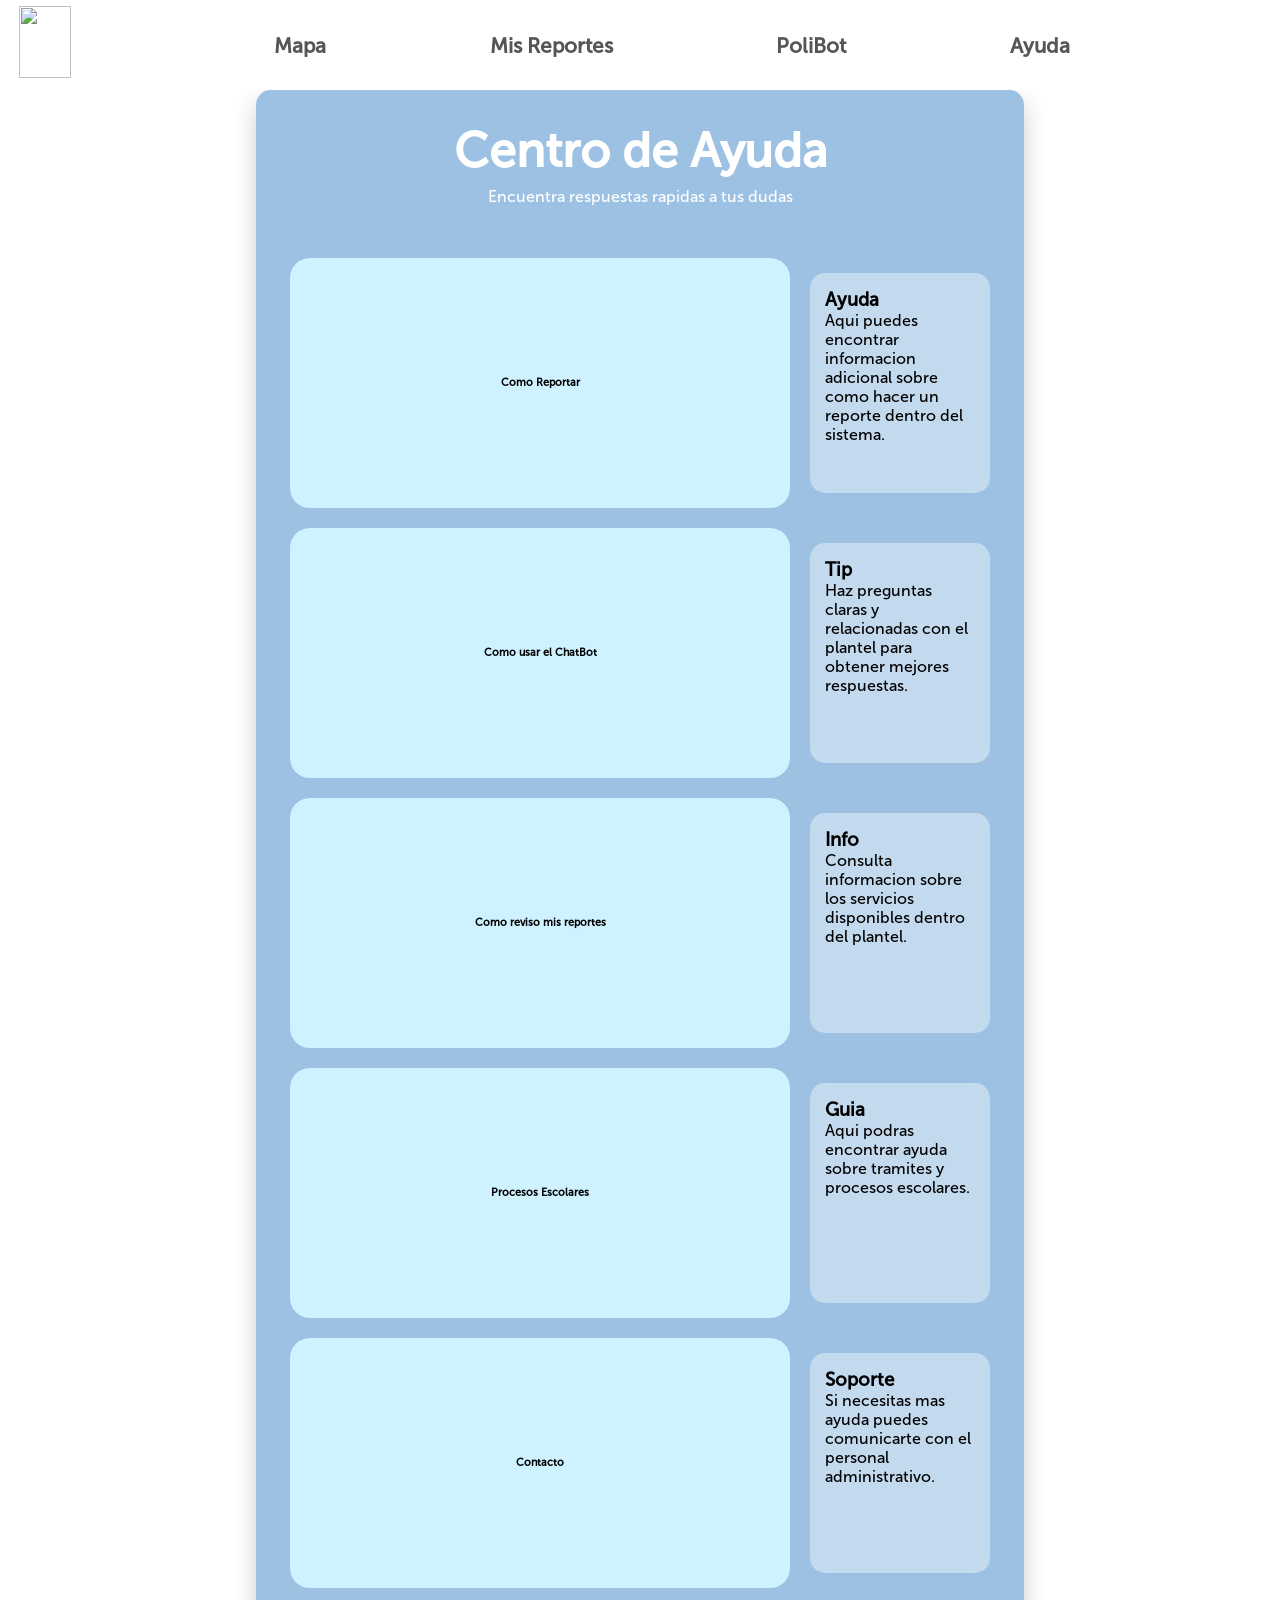
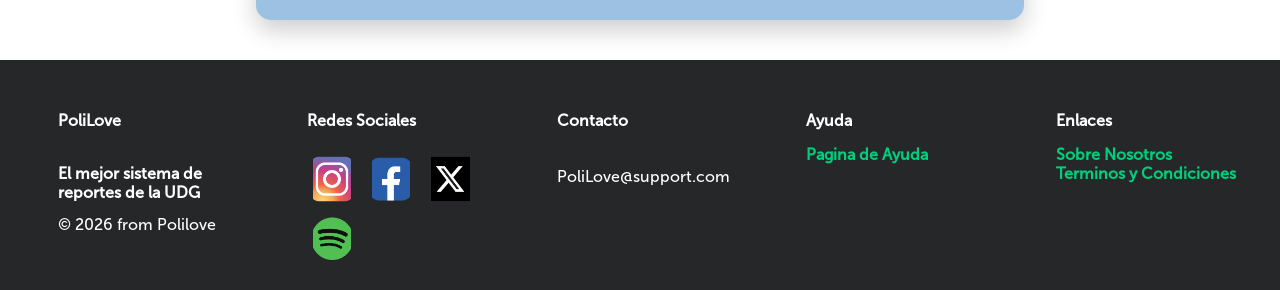
==== ayuda/ayuda.html @ 4b929aa0 "Primer commit de polipocket" ====
<!DOCTYPE html>
<html lang="es">
<head>
<meta charset="UTF-8">
<meta name="viewport" content="width=device-width, initial-scale=1.0">
<title>Centro de Ayuda</title>
<link rel="stylesheet" href="ayuda.css">
</head>

<body>

    <header>
        <section id="headLogo">
            <article id="hlogo">
            <a href="../index/index.html"><img src="../imagenes/logotipos/Logoxd.png" alt=""></a> 
            </article>
        </section>
        <nav>
            <a href="h1">Mapa</a>
            <a href="../reportes/misReportes.html">Mis Reportes</a>
            <a href="../chatBot/chatBot.html">PoliBot</a>
            <a href="../ayuda/ayuda.html">Ayuda</a>
        </nav>

    </header>


    <main>

            <section id="principal">

            <section class="info">
            <h1 class="big">Centro de Ayuda</h1>
            <p>Encuentra respuestas rapidas a tus dudas</p>
            </section>

            <section id="tarjetascont">

            <section class="fila">

            <section class="tarjeta">
            <section class="front">
            <h1>Como Reportar</h1>
            </section>

            <section class="back">
            <h1>Para reportar una incidencia, primero ubica la barra de navegación en la parte superior de la página y haz clic en "Hacer Reporte". Después, describe claramente el problema, indica la ubicación exacta (por ejemplo, aula E09) y el tipo de falla. Si es posible, adjunta una fotografía como evidencia. Al enviar el reporte, el sistema generará un folio de seguimiento para consultar el estado hasta que la incidencia sea atendida.</h1>
            </section>
            </section>

            <section class="lado">
            <h3>Ayuda</h3>
            <p>Aqui puedes encontrar informacion adicional sobre como hacer un reporte dentro del sistema.</p>
            </section>

            </section>

            <section class="fila">

            <section class="tarjeta">
            <section class="front">
            <h1>Como usar el ChatBot</h1>
            </section>

            <section class="back">
            <p>El chatbot está diseñado para responder preguntas relacionadas con información del plantel, como servicios, espacios o procesos escolares. Para usarlo, escribe tu pregunta de forma clara dentro del chat. Es importante que las preguntas estén relacionadas únicamente con temas del plantel, ya que el chatbot no puede responder sobre otros temas. Ten en cuenta que, aunque intenta proporcionar información útil, puede cometer errores, por lo que siempre es recomendable verificar la información si tienes dudas.</p></section>
            </section>

            <section class="lado">
            <h3>Tip</h3>
            <p>Haz preguntas claras y relacionadas con el plantel para obtener mejores respuestas.</p>
            </section>

            </section>

            <section class="fila">

            <section class="tarjeta">
            <section class="front">
            <h1>Como reviso mis reportes</h1>
            </section>

            <section class="back">
            <h1>Para revisar tus reportes, ubica la barra de navegación en la parte superior de la página y haz clic en “Mis reportes”. Al entrar, se mostrará una tabla con la información de todos los reportes que has realizado. Si necesitas encontrar uno en específico, puedes buscarlo utilizando el ID o folio que el sistema genera automáticamente al momento de crear el reporte. Esto te permitirá consultar fácilmente el estado o la información de cada incidencia registrada.</h1>
            </section>
            </section>

            <section class="lado">
            <h3>Info</h3>
            <p>Consulta informacion sobre los servicios disponibles dentro del plantel.</p>
            </section>

            </section>

            <section class="fila">

            <section class="tarjeta">
            <section class="front">
            <h1>Procesos Escolares</h1>
            </section>

            <section class="back">
            <h1>Informacion</h1>
            </section>
            </section>

            <section class="lado">
            <h3>Guia</h3>
            <p>Aqui podras encontrar ayuda sobre tramites y procesos escolares.</p>
            </section>

            </section>

            <section class="fila">

            <section class="tarjeta">
            <section class="front">
            <h1>Contacto</h1>
            </section>

            <section class="back">
            <h1>Informacion</h1>
            </section>
            </section>

            <section class="lado">
            <h3>Soporte</h3>
            <p>Si necesitas mas ayuda puedes comunicarte con el personal administrativo.</p>
            </section>

            </section>

            </section>

            </section>
    </main>

    <footer>
        <article class="foart1">
            <h1>PoliLove</h1>
            <br>
            <h4>El mejor sistema de reportes de la UDG</h4>
            <p>© 2026 from Polilove</p>

        </article>
        <article class="foart1">

            <h1>Redes Sociales</h4>
                <section class="web">
                    <a href=""><img src="../imagenes/logotipos/instagram.png" alt="Instagram"></a>
                </section>
                <section class="web">
                    <a href=""><img src="../imagenes/logotipos/facebook.png" alt="Facebook"></a> 
                </section>
                <section class="web">
                    <a href=""><img src="../imagenes/logotipos/twitter.png" alt="Twitter"></a>
                </section>
                <section class="web">
                    <a href=""><img src="../imagenes/logotipos/spotify.png" alt="Spotify"></a>
                </section>
        </article>

        <article class="foart1">

            <h1>Contacto</h1>
            <br>
            <p>PoliLove@support.com</p>
        </article>
        <article class="foart1">
            <h1>Ayuda</h1>
            <a href="../Ayuda/ayuda.html">Pagina de Ayuda</a> <br> <!-- Aqui van los enlaces de la Pagina de Ayuda-->
        </article>
        <article class="foart1">
            <h1>Enlaces</h1>
           <a href="../sobreNosotros/sobreNosotros.html">Sobre Nosotros</a><br> <!--Sobre nosostros-->
            <a href="../terminos/Terminos_y_Condiciones.pdf"   target="_blank">Terminos y Condiciones</a> <!--Terminos y Condiciones-->

        </article>
    </footer>



<script src="ayuda.js"></script>
</body>
</html>
---- ayuda/ayuda.css ----
@font-face {
  font-family: "Museo";
  src: url(../Fonts/MuseoSans_500.otf) format("truetype");
}

*{
margin:0;
padding:0;
box-sizing:border-box;
}

html,body{
height:100%;
background-color: #fff;
 font-family: 'Museo';
}


.big{
    font-size: 300%;
}

a{
    text-decoration: none;    
    color: #555656;
    font-weight: bold;
}

a:hover{
    color: green;
}

/*--Header--*/

header{
    width: 100%;
    height: 60px;
    background-color: white;
    position: fixed;
    top: 0;
    font-family: 'Museo';
    font-size: 14px;
    z-index: 1000;
    display: flex;
    align-items: center;
    justify-content: space-between;
    padding: 0 15px;
}

#headLogo{
    width: 40px;
    height: 40px;
}

#hlogo{
    width: 100%;
    height: 100%;
}

nav{
    display: flex;
    gap: 15px;
    align-items: center;
}

nav a{
    font-size: 12px;
    white-space: nowrap;
}

/* layout principal */

main{
min-height:75vh;
display:flex;
justify-content:center;
align-items:center;
}

/* contenedor principal */

#principal{
width:60%;
margin:40px 0;
margin-top: 7%;
padding:2rem;
border-radius:15px;
background:#9CC1E3;
backdrop-filter:blur(10px);
box-shadow:0 10px 25px rgba(0,0,0,.2);
}

/* info superior */

.info{
text-align:center;
color:#fff;
margin-bottom:2rem;
}

.info h1{margin-bottom:.5rem;}

/* tarjetas */

#tarjetascont{
display:flex;
flex-direction:column;
align-items:center;
margin-top:1rem;
}

.fila{
display:flex;
align-items:center;
justify-content:center;
gap:20px;
width:100%;
margin-top:20px;
perspective:1000px;
}

/* tarjeta flip */

.tarjeta{
position:relative;
width:500px;
height:250px;
transform-style:preserve-3d;
transition:transform .8s;
}

.tarjeta.flip{
transform:rotateY(180deg);
}

/* caras */

.tarjeta .front,
.tarjeta .back{
position:absolute;
inset:0;
display:flex;
align-items:center;
justify-content:center;
border-radius:20px;
background:#CEF2FF;
backface-visibility:hidden;
-webkit-backface-visibility:hidden;
padding:15px;
}

.tarjeta .back{
transform:rotateY(180deg);
text-align:justify;
overflow:auto;
font-size:14px;
line-height:1.5;
}

/* uniformar textos */

.tarjeta .back h1,
.tarjeta .back h2,
.tarjeta .back h3,
.tarjeta .back p{
font-size:14px;
font-weight:normal;
}

/* panel derecho */

.lado{
width:180px;
height:220px;
padding:15px;
border-radius:15px;
background:rgba(255,255,255,.4);
backdrop-filter:blur(10px);
}


footer{
    width: 100%;
    background-color: #252729;
    font-family: 'Museo';
    padding: 30px 20px;
}

.foart1{
    width: 100%;
    margin-bottom: 30px;
    color: rgb(255, 255, 255);
}

.foart1 h1{
    font-size: 20px;
    margin-bottom: 15px;
}

.foart1 h4{
    font-size: 14px;
    margin-bottom: 10px;
}

.foart1 p{
    font-size: 14px;
    line-height: 1.6;
}

.foart1 a{
    font-size: 14px;
    display: block;
    margin-bottom: 8px;
}

.web{
    width: 50px;
    height: 50px;
    display: inline-block;
    margin-right: 15px;
    margin-top: 15px;
}

img{
    width: 100%;
    height: 100%;
    object-fit: cover;
}

footer a{
    color: rgb(1, 205, 123);
}

/* responsive */

@media (max-width:768px){

  #principal{
  width:90%;
  padding:1.25rem;
  margin:20px 0;
  }

  .fila{
  flex-direction:column;
  }

  .tarjeta{
  width:100%;
  height:200px;
  }

  .lado{
  width:100%;
  height:auto;
  }

}


/* Media Query para Header en Escritorio */
@media (min-width: 768px) {
    header{
        height: 10%;
        min-height: 70px;
        font-size: 130%;
        padding: 0;
        justify-content: flex-start;
    }

    #headLogo{
        width: 15%;
        height: 100%;
        float: left;
    }

    #hlogo{
        width: 27%;
        height: 80%;
        margin-left: 10%;
        margin-top: 3%;
    }

    nav{
        width: 75%;
        height: 100%;
        float: left;
        justify-content: space-around;
        gap: 0;
    }

    nav a{
        font-size: inherit;
    }

    #alter{
        display: block;
        width: 10%;
        height: 100%;
        float: left;
        background-color: rgb(255, 255, 255);
    }
}

/* Media Query para Footer en Escritorio */
@media (min-width: 768px) {
    footer{
        display: flex;
        flex-wrap: wrap;
        padding: 2% 0;
    }

    .foart1{
        width: 15%;
        margin-left: 4.5%;
        margin-top: 2%;
        margin-bottom: 0;
    }

    .foart1 h1{
        font-size: inherit;
    }

    .foart1 h4{
        font-size: inherit;
    }

    .foart1 p{
        font-size: inherit;
    }

    .foart1 a{
        font-size: inherit;
        display: inline;
    }

    .web{
        width: 20%;
        border-radius: 40px;
        aspect-ratio: 1/1;
        float: left;
        margin-left: 3%;
        margin-top: 5%;
        display: block;
    }
}
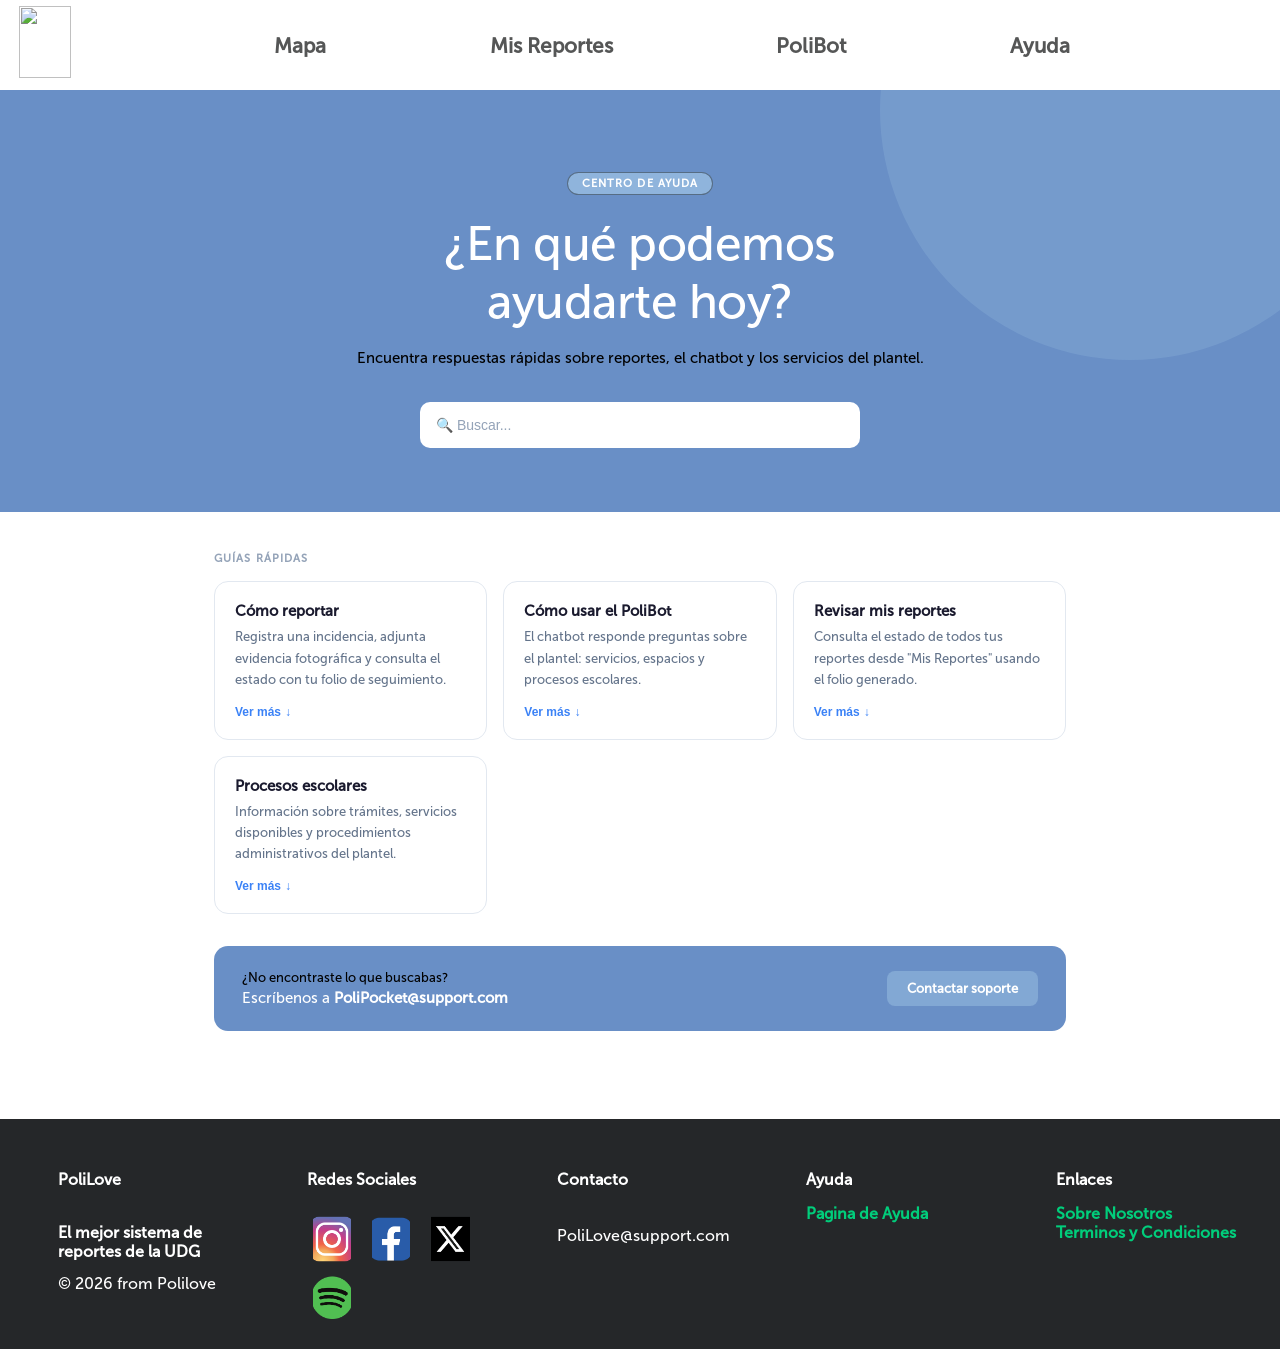
==== commit b48448fc: "Remodelacon de la pagina de ayuda" ====
--- a/ayuda/ayuda.html
+++ b/ayuda/ayuda.html
@@ -9,131 +9,123 @@
 
 <body>
 
-    <header>
-        <section id="headLogo">
-            <article id="hlogo">
-            <a href="../index/index.html"><img src="../imagenes/logotipos/Logoxd.png" alt=""></a> 
-            </article>
-        </section>
-        <nav>
-            <a href="h1">Mapa</a>
-            <a href="../reportes/misReportes.html">Mis Reportes</a>
-            <a href="../chatBot/chatBot.html">PoliBot</a>
-            <a href="../ayuda/ayuda.html">Ayuda</a>
-        </nav>
+  <header>
+    <section id="headLogo">
+      <article id="hlogo">
+        <a href="../index/index.html"><img src="../imagenes/logotipos/Logoxd.png" alt=""></a> 
+      </article>
+    </section>
 
-    </header>
+    <nav>
+      <a href="../mapa/mapa.html">Mapa</a>
+      <a href="../reportes/misReportes.html">Mis Reportes</a>
+      <a href="../chatBot/chatBot.html">PoliBot</a>
+      <a href="../ayuda/ayuda.html">Ayuda</a>
+    </nav>
+  </header>
 
 
-    <main>
+  <main>
 
-            <section id="principal">
+    <!-- Título/buscador -->
 
-            <section class="info">
-            <h1 class="big">Centro de Ayuda</h1>
-            <p>Encuentra respuestas rapidas a tus dudas</p>
+    <section class="bienvenida">
+
+      <section class="bienvenida-inner">
+        <span class="bienvenida-badge">Centro de Ayuda</span>
+        <h1 class="bienvenida-title">¿En qué podemos<br>ayudarte hoy?</h1>
+        <p class="bienvenida-sub">Encuentra respuestas rápidas sobre reportes, el chatbot y los servicios del plantel.</p>
+
+        <section class="barra-busqueda">
+          <input type="text" id="busqueda-input" placeholder="🔍 Buscar...">
+        </section>
+      </section>
+
+      <section class="bienvenida-deco"></section>
+
+    </section>
+
+    <!--Tarjetas/contacto -->
+
+    <section class="contenido-principal">
+
+      <p class="section-label">Guías rápidas</p>
+
+      <!-- Tarjetas-->
+      <section class="section-tarjetas" id="section-tarjetas">
+
+        <!-- Tarjeta: Cómo reportar -->
+
+        <article class="info-breve" data-keywords="reporte incidencia aula folio evidencia foto">
+          <h3>Cómo reportar</h3>
+          <p>Registra una incidencia, adjunta evidencia fotográfica y consulta el estado con tu folio de seguimiento.</p>
+
+          <section class="info-extra">
+            <p>Para reportar una incidencia, haz clic en "Hacer Reporte" en la barra de navegación. Describe el problema, indica la ubicación exacta (por ejemplo, aula E09) y el tipo de falla. Si es posible, adjunta una fotografía. Al enviar, el sistema generará un folio para dar seguimiento hasta que la incidencia sea atendida.</p>
+          </section>
+          <button class="btn-ver-mas" onclick="toggleCard(this)">Ver más <span>↓</span></button>
+        </article>
+
+
+        <!-- Tarjeta: PoliBot -->
+
+        <article class="info-breve" data-keywords="chatbot polibot pregunta plantel chat">
+          <h3>Cómo usar el PoliBot</h3>
+          <p>El chatbot responde preguntas sobre el plantel: servicios, espacios y procesos escolares.</p>
+
+          <section class="info-extra">
+            <p>Escribe tu pregunta de forma clara dentro del chat. El chatbot está diseñado únicamente para temas del plantel y no responde sobre otros temas. Aunque intenta ser útil, puede cometer errores, por lo que siempre es recomendable verificar la información importante.</p>
+            <section class="tip">
+              Tip: Haz preguntas concretas para obtener mejores respuestas.
             </section>
+          </section>
+          <button class="btn-ver-mas" onclick="toggleCard(this)">Ver más <span>↓</span></button>
+        </article>
 
-            <section id="tarjetascont">
+        <!-- Tarjeta: Mis Reportes -->
 
-            <section class="fila">
+        <article class="info-breve" data-keywords="mis reportes tabla folio id estado consulta">
+          <h3>Revisar mis reportes</h3>
+          <p>Consulta el estado de todos tus reportes desde "Mis Reportes" usando el folio generado.</p>
 
-            <section class="tarjeta">
-            <section class="front">
-            <h1>Como Reportar</h1>
-            </section>
+          <section class="info-extra">
+            <p>Haz clic en "Mis Reportes" en la barra de navegación. Verás una tabla con todos tus reportes registrados. Puedes buscar uno específico usando el ID o folio que el sistema genera automáticamente al crear el reporte.</p>
+          </section>
+          <button class="btn-ver-mas" onclick="toggleCard(this)">Ver más <span>↓</span></button>
+        </article>
 
-            <section class="back">
-            <h1>Para reportar una incidencia, primero ubica la barra de navegación en la parte superior de la página y haz clic en "Hacer Reporte". Después, describe claramente el problema, indica la ubicación exacta (por ejemplo, aula E09) y el tipo de falla. Si es posible, adjunta una fotografía como evidencia. Al enviar el reporte, el sistema generará un folio de seguimiento para consultar el estado hasta que la incidencia sea atendida.</h1>
-            </section>
-            </section>
+        <!-- Tarjeta: Procesos Escolares -->
 
-            <section class="lado">
-            <h3>Ayuda</h3>
-            <p>Aqui puedes encontrar informacion adicional sobre como hacer un reporte dentro del sistema.</p>
-            </section>
+        <article class="info-breve" data-keywords="tramites procesos escolares administrativo servicios">
+          <h3>Procesos escolares</h3>
+          <p>Información sobre trámites, servicios disponibles y procedimientos administrativos del plantel.</p>
 
-            </section>
+          <section class="info-extra">
+            <p>Aquí encontrarás información sobre los trámites y procesos disponibles dentro del plantel. Si tienes una duda específica, también puedes consultarla directamente con el personal administrativo o a través del PoliBot.</p>
+          </section>
+          <button class="btn-ver-mas" onclick="toggleCard(this)">Ver más <span>↓</span></button>
+        </article>
 
-            <section class="fila">
+      </section>
+    
 
-            <section class="tarjeta">
-            <section class="front">
-            <h1>Como usar el ChatBot</h1>
-            </section>
+      <!-- Sin resultados -->
+      <section class="sin-resultados" id="sinResultados" style="display:none;">
+        🔍 <p>No se encontraron resultados para tu búsqueda.</p>
+      </section>
 
-            <section class="back">
-            <p>El chatbot está diseñado para responder preguntas relacionadas con información del plantel, como servicios, espacios o procesos escolares. Para usarlo, escribe tu pregunta de forma clara dentro del chat. Es importante que las preguntas estén relacionadas únicamente con temas del plantel, ya que el chatbot no puede responder sobre otros temas. Ten en cuenta que, aunque intenta proporcionar información útil, puede cometer errores, por lo que siempre es recomendable verificar la información si tienes dudas.</p></section>
-            </section>
+      <!-- Barra de contacto -->
+      <section class="barra-contacto">
+        <section class="contacto-texto">
+          <p class="contacto-label">¿No encontraste lo que buscabas?</p>
+          <p class="contacto-value">Escríbenos a <strong>PoliPocket@support.com</strong></p>
+        </section>
+        <a href="mailto:PoliPocket@support.com" class="contacto-btn">Contactar soporte</a>
+      </section>
 
-            <section class="lado">
-            <h3>Tip</h3>
-            <p>Haz preguntas claras y relacionadas con el plantel para obtener mejores respuestas.</p>
-            </section>
+    </section>
 
-            </section>
-
-            <section class="fila">
-
-            <section class="tarjeta">
-            <section class="front">
-            <h1>Como reviso mis reportes</h1>
-            </section>
-
-            <section class="back">
-            <h1>Para revisar tus reportes, ubica la barra de navegación en la parte superior de la página y haz clic en “Mis reportes”. Al entrar, se mostrará una tabla con la información de todos los reportes que has realizado. Si necesitas encontrar uno en específico, puedes buscarlo utilizando el ID o folio que el sistema genera automáticamente al momento de crear el reporte. Esto te permitirá consultar fácilmente el estado o la información de cada incidencia registrada.</h1>
-            </section>
-            </section>
-
-            <section class="lado">
-            <h3>Info</h3>
-            <p>Consulta informacion sobre los servicios disponibles dentro del plantel.</p>
-            </section>
-
-            </section>
-
-            <section class="fila">
-
-            <section class="tarjeta">
-            <section class="front">
-            <h1>Procesos Escolares</h1>
-            </section>
-
-            <section class="back">
-            <h1>Informacion</h1>
-            </section>
-            </section>
-
-            <section class="lado">
-            <h3>Guia</h3>
-            <p>Aqui podras encontrar ayuda sobre tramites y procesos escolares.</p>
-            </section>
-
-            </section>
-
-            <section class="fila">
-
-            <section class="tarjeta">
-            <section class="front">
-            <h1>Contacto</h1>
-            </section>
-
-            <section class="back">
-            <h1>Informacion</h1>
-            </section>
-            </section>
-
-            <section class="lado">
-            <h3>Soporte</h3>
-            <p>Si necesitas mas ayuda puedes comunicarte con el personal administrativo.</p>
-            </section>
-
-            </section>
-
-            </section>
-
-            </section>
-    </main>
+  </main>
 
     <footer>
         <article class="foart1">
@@ -178,8 +170,6 @@
         </article>
     </footer>
 
-
-
 <script src="ayuda.js"></script>
 </body>
 </html>
--- a/ayuda/ayuda.css
+++ b/ayuda/ayuda.css
@@ -10,11 +10,10 @@
 }
 
 html,body{
-height:100%;
-background-color: #fff;
- font-family: 'Museo';
-}
-
+    height:100%;
+    background-color: #fff;
+    font-family: 'Museo';
+}
 
 .big{
     font-size: 300%;
@@ -38,7 +37,6 @@
     background-color: white;
     position: fixed;
     top: 0;
-    font-family: 'Museo';
     font-size: 14px;
     z-index: 1000;
     display: flex;
@@ -68,121 +66,251 @@
     white-space: nowrap;
 }
 
-/* layout principal */
-
-main{
-min-height:75vh;
-display:flex;
-justify-content:center;
-align-items:center;
-}
-
-/* contenedor principal */
-
-#principal{
-width:60%;
-margin:40px 0;
-margin-top: 7%;
-padding:2rem;
-border-radius:15px;
-background:#9CC1E3;
-backdrop-filter:blur(10px);
-box-shadow:0 10px 25px rgba(0,0,0,.2);
-}
-
-/* info superior */
-
-.info{
-text-align:center;
-color:#fff;
-margin-bottom:2rem;
-}
-
-.info h1{margin-bottom:.5rem;}
-
-/* tarjetas */
-
-#tarjetascont{
-display:flex;
-flex-direction:column;
-align-items:center;
-margin-top:1rem;
-}
-
-.fila{
-display:flex;
-align-items:center;
-justify-content:center;
-gap:20px;
-width:100%;
-margin-top:20px;
-perspective:1000px;
-}
-
-/* tarjeta flip */
-
-.tarjeta{
-position:relative;
-width:500px;
-height:250px;
-transform-style:preserve-3d;
-transition:transform .8s;
-}
-
-.tarjeta.flip{
-transform:rotateY(180deg);
-}
-
-/* caras */
-
-.tarjeta .front,
-.tarjeta .back{
-position:absolute;
-inset:0;
-display:flex;
-align-items:center;
-justify-content:center;
-border-radius:20px;
-background:#CEF2FF;
-backface-visibility:hidden;
--webkit-backface-visibility:hidden;
-padding:15px;
-}
-
-.tarjeta .back{
-transform:rotateY(180deg);
-text-align:justify;
-overflow:auto;
-font-size:14px;
-line-height:1.5;
-}
-
-/* uniformar textos */
-
-.tarjeta .back h1,
-.tarjeta .back h2,
-.tarjeta .back h3,
-.tarjeta .back p{
-font-size:14px;
-font-weight:normal;
-}
-
-/* panel derecho */
-
-.lado{
-width:180px;
-height:220px;
-padding:15px;
-border-radius:15px;
-background:rgba(255,255,255,.4);
-backdrop-filter:blur(10px);
-}
-
+/*--Main--*/
+
+.bienvenida {
+  background: #698fc6;
+  padding: 7rem 2rem 4rem;
+  position: relative;
+  overflow: hidden;
+  margin-top: 60px;
+}
+
+.bienvenida-inner {
+  max-width: 600px;
+  margin: 0 auto;
+  text-align: center;
+  position: relative;
+  z-index: 2;
+}
+
+.bienvenida-badge {
+  display: inline-block;
+  background: rgba(181, 217, 241, 0.5);
+  color: #ffffff;
+  font-size: 11px;
+  font-weight: 600;
+  letter-spacing: 0.1em;
+  text-transform: uppercase;
+  padding: 4px 14px;
+  border-radius: 100px;
+  border: 0.5px solid rgba(0, 0, 0, 0.4);
+  margin-bottom: 1.25rem;
+}
+
+.bienvenida-title {
+  font-size: clamp(32px, 5vw, 48px);
+  font-weight: 400;
+  color: #fff;
+  line-height: 1.2;
+  margin-bottom: 1rem;
+  letter-spacing: -0.5px;
+}
+
+.bienvenida-sub {
+  font-size: 15px;
+  color: #000000;
+  line-height: 1.6;
+  margin-bottom: 2rem;
+}
+
+.barra-busqueda {
+  display: flex;
+  align-items: center;
+  background: #fff;
+  border-radius: 10px;
+  padding: 0 16px;
+  max-width: 440px;
+  margin: 0 auto;
+  gap: 10px;
+  height: 46px;
+}
+
+.barra-busqueda input {
+  border: none;
+  outline: none;
+  font-size: 14px;
+  width: 100%;
+  color: #1a1a2e;
+  background: transparent;
+}
+
+.barra-busqueda input::placeholder { color: #94a3b8; }
+
+.bienvenida-deco {
+  position: absolute;
+  width: 500px;
+  height: 500px;
+  border-radius: 50%;
+  background: rgba(130, 168, 212, 0.5);
+  top: -200px;
+  right: -100px;
+  pointer-events: none;
+}
+
+/* ─── Content ─── */
+
+.contenido-principal {
+  max-width: 900px;
+  margin: 2.5rem auto;
+  padding: 0 1.5rem 3rem;
+}
+
+.section-label {
+  font-size: 11px;
+  font-weight: 600;
+  letter-spacing: 0.1em;
+  color: #94a3b8;
+  text-transform: uppercase;
+  margin-bottom: 1rem;
+}
+
+/* ─── Tarjetas ─── */
+
+.section-tarjetas {
+  display: grid;
+  grid-template-columns: repeat(auto-fill, minmax(260px, 1fr));
+  gap: 16px;
+  margin-bottom: 2rem;
+}
+
+.info-breve {
+  background: #fff;
+  border: 0.5px solid #e2e8f0;
+  border-radius: 14px;
+  padding: 1.25rem;
+  transition: border-color 0.2s, transform 0.2s;
+  display: flex;
+  flex-direction: column;
+}
+
+.info-breve:hover {
+  border-color: #93c5fd;
+  transform: translateY(-2px);
+}
+
+.info-breve h3 {
+  font-size: 15px;
+  font-weight: 600;
+  color: #1a1a2e;
+  margin-bottom: 6px;
+}
+
+.info-breve > p {
+  font-size: 13px;
+  color: #64748b;
+  line-height: 1.65;
+  flex: 1;
+}
+
+.info-extra {
+  max-height: 0;
+  overflow: hidden;
+  transition: max-height 0.35s ease;
+}
+
+.info-extra p {
+  font-size: 13px;
+  color: #475569;
+  line-height: 1.7;
+  margin-top: 12px;
+  padding-top: 12px;
+  border-top: 0.5px solid #f1f5f9;
+}
+
+.tip {
+  display: flex;
+  align-items: center;
+  gap: 6px;
+  margin-top: 10px;
+  background: #eff6ff;
+  border-radius: 8px;
+  padding: 8px 12px;
+  font-size: 12px;
+  color: #1e40af;
+}
+
+.btn-ver-mas {
+  margin-top: 14px;
+  background: none;
+  border: none;
+  cursor: pointer;
+  font-size: 12px;
+  font-weight: 600;
+  color: #3b82f6;
+  padding: 0;
+  text-align: left;
+  display: flex;
+  align-items: center;
+  gap: 4px;
+  transition: opacity 0.15s;
+}
+
+.btn-ver-mas:hover { opacity: 0.7; }
+
+
+
+/* ─── Sin resultados ─── */
+
+.sin-resultados {
+  flex-direction: column;
+  align-items: center;
+  justify-content: center;
+  gap: 12px;
+  padding: 3rem;
+  color: #94a3b8;
+  font-size: 14px;
+  text-align: center;
+}
+
+
+/* ─── barra de contacto ─── */
+
+.barra-contacto {
+  background: #698fc6;
+  border-radius: 14px;
+  padding: 1.5rem 1.75rem;
+  display: flex;
+  align-items: center;
+  justify-content: space-between;
+  gap: 1rem;
+  flex-wrap: wrap;
+}
+
+.contacto-label {
+  font-size: 13px;
+  color: #000000;
+  margin-bottom: 4px;
+}
+
+.contacto-value {
+  font-size: 15px;
+  color: #fff;
+}
+
+.contacto-value strong { font-weight: 600; }
+
+.contacto-btn {
+  background: #82a8d4;
+  color: #ffffff;
+  border: none;
+  padding: 10px 20px;
+  border-radius: 8px;
+  font-size: 13px;
+  font-weight: 600;
+  cursor: pointer;
+  white-space: nowrap;
+  transition: background 0.15s;
+}
+.contacto-btn:hover { background: #b5d9f1; color: #000000; }
+.contacto-btn:active { transform: scale(0.95); }
+
+
+/*--Footer--*/
 
 footer{
     width: 100%;
     background-color: #252729;
-    font-family: 'Museo';
     padding: 30px 20px;
 }
 
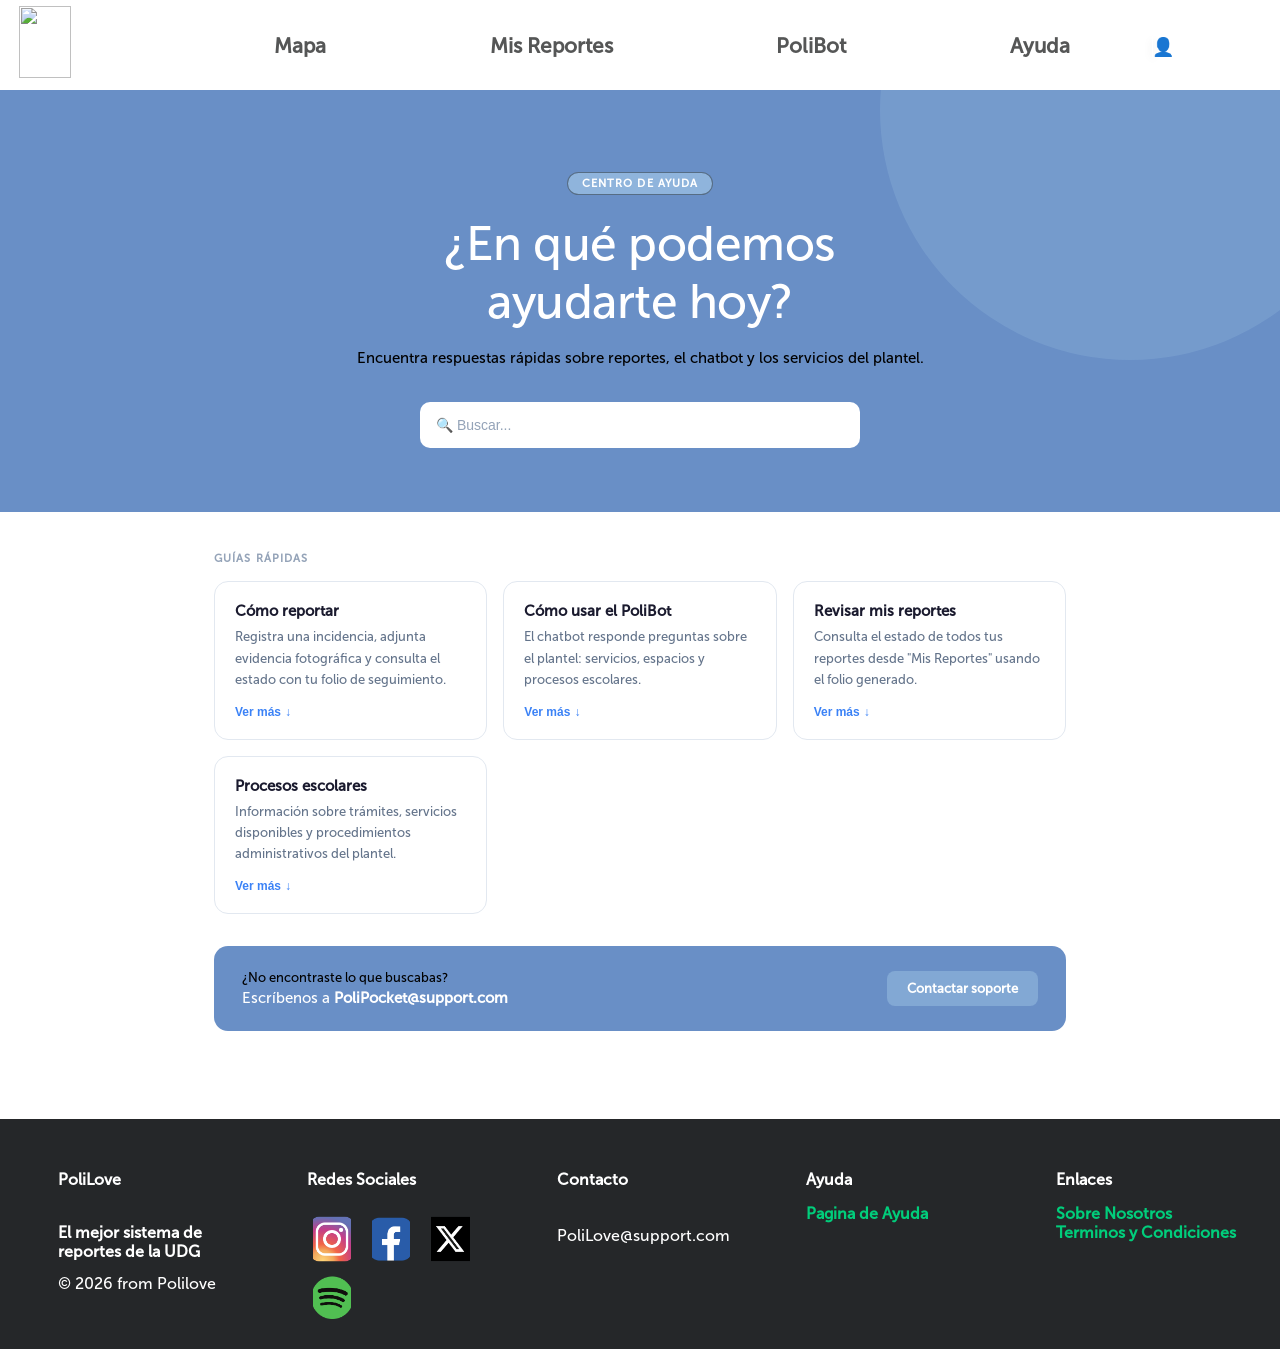
==== commit 793bc3b0: "agregar apartado perfil y cerrar sesion" ====
--- a/ayuda/ayuda.html
+++ b/ayuda/ayuda.html
@@ -22,6 +22,25 @@
       <a href="../chatBot/chatBot.html">PoliBot</a>
       <a href="../ayuda/ayuda.html">Ayuda</a>
     </nav>
+
+    <!-- Perfil -->
+    <section class="perfil-container">
+      <button class="btnPerfil">👤</button>
+
+      <section class="menuPerfil">
+
+        <section class="perfil-header">
+              <h3 class="nombre">Nombre: </h3>
+              <p class="datos">Código:</p>
+              <p class="datos">Correo:</p>
+          </section>
+
+          <section class="perfil-opciones">
+              <a href="#" class="item cerrar">🚪 Cerrar sesión</a>
+          </section>
+
+        </section>
+    </section>
   </header>
 
 
--- a/ayuda/ayuda.css
+++ b/ayuda/ayuda.css
@@ -64,6 +64,91 @@
 nav a{
     font-size: 12px;
     white-space: nowrap;
+}
+
+.perfil-container {
+  top: 16px;
+  right: 16px;
+  z-index: 1100;
+}
+
+/* Botón */
+.btnPerfil {
+  background: white;
+  border: none;
+  border-radius: 50%;
+  width: 3%;
+  height: 3%;
+  font-size: 18px;
+  cursor: pointer;
+  box-shadow: 0 2px 8px rgba(0,0,0,0.2);
+}
+
+/* Menú flotante */
+.menuPerfil {
+  position: absolute;
+  top: 120%;
+  right: 1%;
+  width: 220px;
+  background: white;
+  border-radius: 10px;
+  box-shadow: 0 4px 16px rgba(0,0,0,0.2);
+  overflow: hidden;
+  display: none; /* oculto */
+}
+
+/* Mostrar */
+.menuPerfil.activo {
+  display: block;
+}
+
+/* Header */
+.perfil-header {
+  padding: 16px;
+  text-align: center;
+  border-bottom: 1px solid #eee;
+}
+
+.avatar {
+  font-size: 32px;
+  margin-bottom: 8px;
+}
+
+.nombre {
+  font-size: 14px;
+  margin: 4px 0;
+}
+
+.datos {
+  font-size: 12px;
+  color: #777;
+}
+
+/* Opciones */
+.perfil-opciones {
+  display: flex;
+  flex-direction: column;
+}
+
+.item {
+  padding: 12px 16px;
+  text-decoration: none;
+  color: #333;
+  font-size: 13px;
+  border-bottom: 1px solid #f0f0f0;
+  transition: background 0.2s;
+}
+
+.item:hover {
+  background: #cef2;
+  color: #698fc6;
+  transform: scale(1.05);
+}
+
+.cerrar {
+  color: #82a8d4;
+  font-weight: bold;
+  text-align: center;
 }
 
 /*--Main--*/
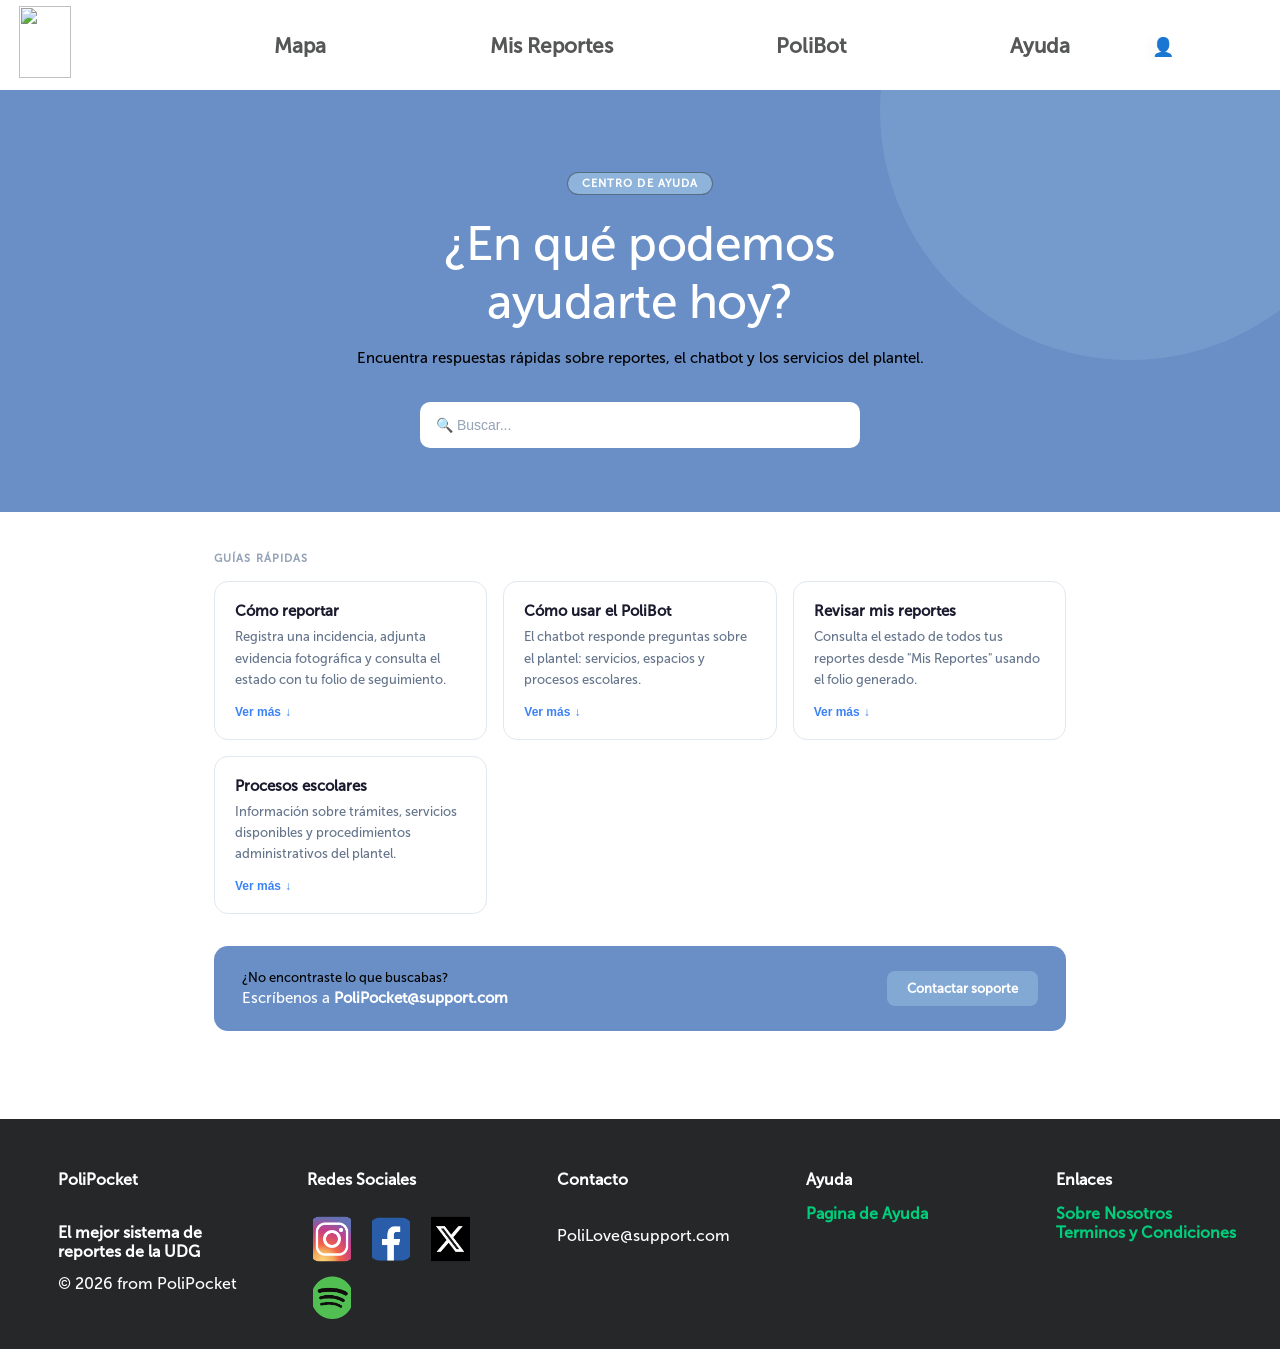
==== commit 771ccd41: "se agrego el boton de perfil y cerrar sesion, anadi js y modifique html y css" ====
--- a/ayuda/ayuda.html
+++ b/ayuda/ayuda.html
@@ -148,10 +148,10 @@
 
     <footer>
         <article class="foart1">
-            <h1>PoliLove</h1>
+            <h1>PoliPocket</h1>
             <br>
             <h4>El mejor sistema de reportes de la UDG</h4>
-            <p>© 2026 from Polilove</p>
+            <p>© 2026 from PoliPocket</p>
 
         </article>
         <article class="foart1">
